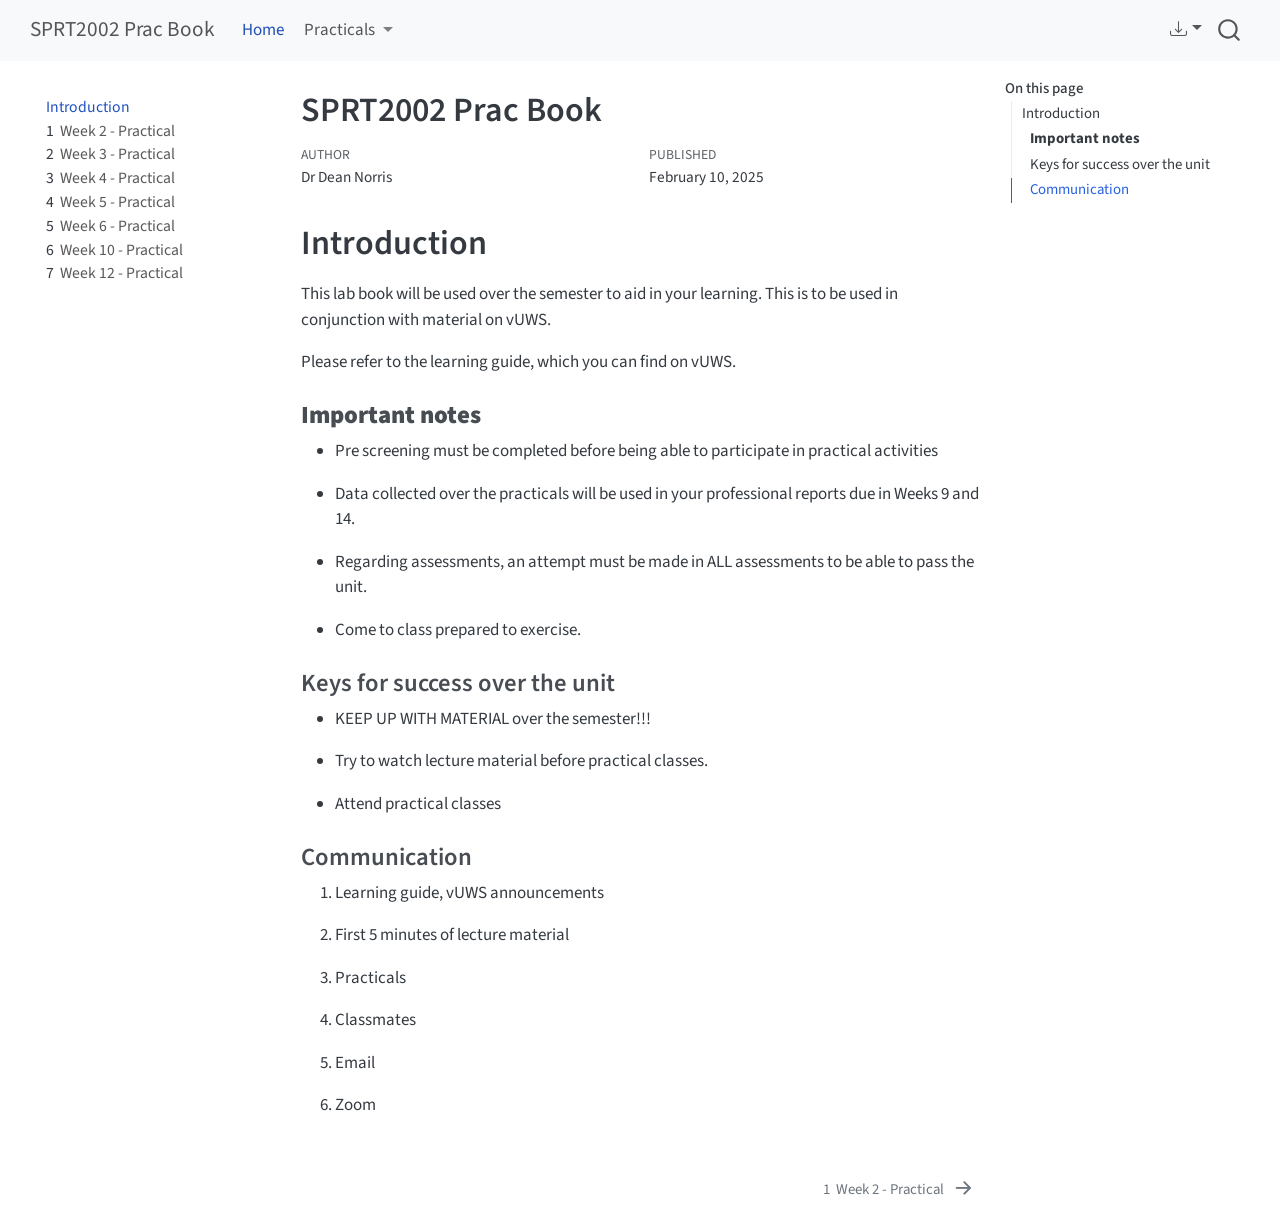
==== index.html @ a24617d0 "chkup" ====
<!DOCTYPE html>
<html xmlns="http://www.w3.org/1999/xhtml" lang="en" xml:lang="en"><head>

<meta charset="utf-8">
<meta name="generator" content="quarto-1.7.32">

<meta name="viewport" content="width=device-width, initial-scale=1.0, user-scalable=yes">

<meta name="author" content="Dr Dean Norris">
<meta name="dcterms.date" content="2025-02-10">

<title>SPRT2002 Prac Book</title>
<style>
code{white-space: pre-wrap;}
span.smallcaps{font-variant: small-caps;}
div.columns{display: flex; gap: min(4vw, 1.5em);}
div.column{flex: auto; overflow-x: auto;}
div.hanging-indent{margin-left: 1.5em; text-indent: -1.5em;}
ul.task-list{list-style: none;}
ul.task-list li input[type="checkbox"] {
  width: 0.8em;
  margin: 0 0.8em 0.2em -1em; /* quarto-specific, see https://github.com/quarto-dev/quarto-cli/issues/4556 */ 
  vertical-align: middle;
}
</style>


<script src="site_libs/quarto-nav/quarto-nav.js"></script>
<script src="site_libs/quarto-nav/headroom.min.js"></script>
<script src="site_libs/clipboard/clipboard.min.js"></script>
<script src="site_libs/quarto-search/autocomplete.umd.js"></script>
<script src="site_libs/quarto-search/fuse.min.js"></script>
<script src="site_libs/quarto-search/quarto-search.js"></script>
<meta name="quarto:offset" content="./">
<link href="./Practical1.html" rel="next">
<script src="site_libs/quarto-html/quarto.js" type="module"></script>
<script src="site_libs/quarto-html/tabsets/tabsets.js" type="module"></script>
<script src="site_libs/quarto-html/popper.min.js"></script>
<script src="site_libs/quarto-html/tippy.umd.min.js"></script>
<script src="site_libs/quarto-html/anchor.min.js"></script>
<link href="site_libs/quarto-html/tippy.css" rel="stylesheet">
<link href="site_libs/quarto-html/quarto-syntax-highlighting-37eea08aefeeee20ff55810ff984fec1.css" rel="stylesheet" id="quarto-text-highlighting-styles">
<script src="site_libs/bootstrap/bootstrap.min.js"></script>
<link href="site_libs/bootstrap/bootstrap-icons.css" rel="stylesheet">
<link href="site_libs/bootstrap/bootstrap-364982630eef5352dd1537128a8ed5cb.min.css" rel="stylesheet" append-hash="true" id="quarto-bootstrap" data-mode="light">
<script id="quarto-search-options" type="application/json">{
  "location": "navbar",
  "copy-button": false,
  "collapse-after": 3,
  "panel-placement": "end",
  "type": "overlay",
  "limit": 50,
  "keyboard-shortcut": [
    "f",
    "/",
    "s"
  ],
  "show-item-context": false,
  "language": {
    "search-no-results-text": "No results",
    "search-matching-documents-text": "matching documents",
    "search-copy-link-title": "Copy link to search",
    "search-hide-matches-text": "Hide additional matches",
    "search-more-match-text": "more match in this document",
    "search-more-matches-text": "more matches in this document",
    "search-clear-button-title": "Clear",
    "search-text-placeholder": "",
    "search-detached-cancel-button-title": "Cancel",
    "search-submit-button-title": "Submit",
    "search-label": "Search"
  }
}</script>


<link rel="stylesheet" href="include/webex.css">
<link rel="stylesheet" href="custom.css">
</head>

<body class="nav-sidebar floating nav-fixed quarto-light">

<div id="quarto-search-results"></div>
  <header id="quarto-header" class="headroom fixed-top">
    <nav class="navbar navbar-expand-lg " data-bs-theme="dark">
      <div class="navbar-container container-fluid">
      <div class="navbar-brand-container mx-auto">
    <a class="navbar-brand" href="./index.html">
    <span class="navbar-title">SPRT2002 Prac Book</span>
    </a>
  </div>
            <div id="quarto-search" class="" title="Search"></div>
          <button class="navbar-toggler" type="button" data-bs-toggle="collapse" data-bs-target="#navbarCollapse" aria-controls="navbarCollapse" role="menu" aria-expanded="false" aria-label="Toggle navigation" onclick="if (window.quartoToggleHeadroom) { window.quartoToggleHeadroom(); }">
  <span class="navbar-toggler-icon"></span>
</button>
          <div class="collapse navbar-collapse" id="navbarCollapse">
            <ul class="navbar-nav navbar-nav-scroll me-auto">
  <li class="nav-item">
    <a class="nav-link active" href="./index.html" aria-current="page"> 
<span class="menu-text">Home</span></a>
  </li>  
  <li class="nav-item dropdown ">
    <a class="nav-link dropdown-toggle" href="#" id="nav-menu-practicals" role="link" data-bs-toggle="dropdown" aria-expanded="false">
 <span class="menu-text">Practicals</span>
    </a>
    <ul class="dropdown-menu" aria-labelledby="nav-menu-practicals">    
        <li>
    <a class="dropdown-item" href="./Practical1.html">
 <span class="dropdown-text">Practical 1</span></a>
  </li>  
        <li>
    <a class="dropdown-item" href="./Practical2.html">
 <span class="dropdown-text">Practical 2</span></a>
  </li>  
        <li>
    <a class="dropdown-item" href="./Practical3.html">
 <span class="dropdown-text">Practical 3</span></a>
  </li>  
        <li>
    <a class="dropdown-item" href="./Practical4.html">
 <span class="dropdown-text">Practical 4</span></a>
  </li>  
        <li>
    <a class="dropdown-item" href="./Practical5.html">
 <span class="dropdown-text">Practical 5</span></a>
  </li>  
        <li>
    <a class="dropdown-item" href="./Practical6.html">
 <span class="dropdown-text">Practical 6</span></a>
  </li>  
        <li>
    <a class="dropdown-item" href="./Practical7.html">
 <span class="dropdown-text">Practical 7</span></a>
  </li>  
    </ul>
  </li>
</ul>
          </div> <!-- /navcollapse -->
            <div class="quarto-navbar-tools">
    <div class="dropdown">
      <a href="" title="Download" id="quarto-navigation-tool-dropdown-0" class="quarto-navigation-tool dropdown-toggle px-1" data-bs-toggle="dropdown" aria-expanded="false" role="link" aria-label="Download"><i class="bi bi-download"></i></a>
      <ul class="dropdown-menu" aria-labelledby="quarto-navigation-tool-dropdown-0">
          <li>
            <a class="dropdown-item quarto-navbar-tools-item" href="./SPRT2002-Prac-Book.pdf">
              <i class="bi bi-file-pdf pe-1"></i>
            Download PDF
            </a>
          </li>
          <li>
            <a class="dropdown-item quarto-navbar-tools-item" href="./SPRT2002-Prac-Book.epub">
              <i class="bi bi-journal pe-1"></i>
            Download ePub
            </a>
          </li>
      </ul>
    </div>
</div>
      </div> <!-- /container-fluid -->
    </nav>
  <nav class="quarto-secondary-nav">
    <div class="container-fluid d-flex">
      <button type="button" class="quarto-btn-toggle btn" data-bs-toggle="collapse" role="button" data-bs-target=".quarto-sidebar-collapse-item" aria-controls="quarto-sidebar" aria-expanded="false" aria-label="Toggle sidebar navigation" onclick="if (window.quartoToggleHeadroom) { window.quartoToggleHeadroom(); }">
        <i class="bi bi-layout-text-sidebar-reverse"></i>
      </button>
        <nav class="quarto-page-breadcrumbs" aria-label="breadcrumb"><ol class="breadcrumb"><li class="breadcrumb-item"><a href="./index.html">Introduction</a></li></ol></nav>
        <a class="flex-grow-1" role="navigation" data-bs-toggle="collapse" data-bs-target=".quarto-sidebar-collapse-item" aria-controls="quarto-sidebar" aria-expanded="false" aria-label="Toggle sidebar navigation" onclick="if (window.quartoToggleHeadroom) { window.quartoToggleHeadroom(); }">      
        </a>
    </div>
  </nav>
</header>
<!-- content -->
<div id="quarto-content" class="quarto-container page-columns page-rows-contents page-layout-article page-navbar">
<!-- sidebar -->
  <nav id="quarto-sidebar" class="sidebar collapse collapse-horizontal quarto-sidebar-collapse-item sidebar-navigation floating overflow-auto">
    <div class="sidebar-menu-container"> 
    <ul class="list-unstyled mt-1">
        <li class="sidebar-item">
  <div class="sidebar-item-container"> 
  <a href="./index.html" class="sidebar-item-text sidebar-link active">
 <span class="menu-text">Introduction</span></a>
  </div>
</li>
        <li class="sidebar-item">
  <div class="sidebar-item-container"> 
  <a href="./Practical1.html" class="sidebar-item-text sidebar-link">
 <span class="menu-text"><span class="chapter-number">1</span>&nbsp; <span class="chapter-title">Week 2 - Practical</span></span></a>
  </div>
</li>
        <li class="sidebar-item">
  <div class="sidebar-item-container"> 
  <a href="./Practical2.html" class="sidebar-item-text sidebar-link">
 <span class="menu-text"><span class="chapter-number">2</span>&nbsp; <span class="chapter-title">Week 3 - Practical</span></span></a>
  </div>
</li>
        <li class="sidebar-item">
  <div class="sidebar-item-container"> 
  <a href="./Practical3.html" class="sidebar-item-text sidebar-link">
 <span class="menu-text"><span class="chapter-number">3</span>&nbsp; <span class="chapter-title">Week 4 - Practical</span></span></a>
  </div>
</li>
        <li class="sidebar-item">
  <div class="sidebar-item-container"> 
  <a href="./Practical4.html" class="sidebar-item-text sidebar-link">
 <span class="menu-text"><span class="chapter-number">4</span>&nbsp; <span class="chapter-title">Week 5 - Practical</span></span></a>
  </div>
</li>
        <li class="sidebar-item">
  <div class="sidebar-item-container"> 
  <a href="./Practical5.html" class="sidebar-item-text sidebar-link">
 <span class="menu-text"><span class="chapter-number">5</span>&nbsp; <span class="chapter-title">Week 6 - Practical</span></span></a>
  </div>
</li>
        <li class="sidebar-item">
  <div class="sidebar-item-container"> 
  <a href="./Practical6.html" class="sidebar-item-text sidebar-link">
 <span class="menu-text"><span class="chapter-number">6</span>&nbsp; <span class="chapter-title">Week 10 - Practical</span></span></a>
  </div>
</li>
        <li class="sidebar-item">
  <div class="sidebar-item-container"> 
  <a href="./Practical7.html" class="sidebar-item-text sidebar-link">
 <span class="menu-text"><span class="chapter-number">7</span>&nbsp; <span class="chapter-title">Week 12 - Practical</span></span></a>
  </div>
</li>
    </ul>
    </div>
</nav>
<div id="quarto-sidebar-glass" class="quarto-sidebar-collapse-item" data-bs-toggle="collapse" data-bs-target=".quarto-sidebar-collapse-item"></div>
<!-- margin-sidebar -->
    <div id="quarto-margin-sidebar" class="sidebar margin-sidebar">
        <nav id="TOC" role="doc-toc" class="toc-active">
    <h2 id="toc-title">On this page</h2>
   
  <ul>
  <li><a href="#introduction" id="toc-introduction" class="nav-link active" data-scroll-target="#introduction">Introduction</a>
  <ul class="collapse">
  <li><a href="#important-notes" id="toc-important-notes" class="nav-link" data-scroll-target="#important-notes"><strong>Important notes</strong></a></li>
  <li><a href="#keys-for-success-over-the-unit" id="toc-keys-for-success-over-the-unit" class="nav-link" data-scroll-target="#keys-for-success-over-the-unit">Keys for success over the unit</a></li>
  <li><a href="#communication" id="toc-communication" class="nav-link" data-scroll-target="#communication">Communication</a></li>
  </ul></li>
  </ul>
</nav>
    </div>
<!-- main -->
<main class="content" id="quarto-document-content">

<header id="title-block-header" class="quarto-title-block default">
<div class="quarto-title">
<h1 class="title">SPRT2002 Prac Book</h1>
</div>



<div class="quarto-title-meta">

    <div>
    <div class="quarto-title-meta-heading">Author</div>
    <div class="quarto-title-meta-contents">
             <p>Dr Dean Norris </p>
          </div>
  </div>
    
    <div>
    <div class="quarto-title-meta-heading">Published</div>
    <div class="quarto-title-meta-contents">
      <p class="date">February 10, 2025</p>
    </div>
  </div>
  
    
  </div>
  


</header>


<section id="introduction" class="level1 unnumbered">
<h1 class="unnumbered">Introduction</h1>
<p>This lab book will be used over the semester to aid in your learning. This is to be used in conjunction with material on vUWS.</p>
<p>Please refer to the learning guide, which you can find on vUWS.</p>
<section id="important-notes" class="level3">
<h3 class="anchored" data-anchor-id="important-notes"><strong>Important notes</strong></h3>
<ul>
<li><p>Pre screening must be completed before being able to participate in practical activities</p></li>
<li><p>Data collected over the practicals will be used in your professional reports due in Weeks 9 and 14.</p></li>
<li><p>Regarding assessments, an attempt must be made in ALL assessments to be able to pass the unit.</p></li>
<li><p>Come to class prepared to exercise.</p></li>
</ul>
</section>
<section id="keys-for-success-over-the-unit" class="level3">
<h3 class="anchored" data-anchor-id="keys-for-success-over-the-unit">Keys for success over the unit</h3>
<ul>
<li><p>KEEP UP WITH MATERIAL over the semester!!!</p></li>
<li><p>Try to watch lecture material before practical classes.</p></li>
<li><p>Attend practical classes</p></li>
</ul>
</section>
<section id="communication" class="level3">
<h3 class="anchored" data-anchor-id="communication">Communication</h3>
<ol type="1">
<li><p>Learning guide, vUWS announcements</p></li>
<li><p>First 5 minutes of lecture material</p></li>
<li><p>Practicals</p></li>
<li><p>Classmates</p></li>
<li><p>Email</p></li>
<li><p>Zoom</p></li>
</ol>


</section>
</section>

</main> <!-- /main -->
<script src="https://ajax.googleapis.com/ajax/libs/jquery/3.6.1/jquery.min.js"></script>

<script>

/* update total correct if #webex-total_correct exists */
update_total_correct = function() {
  console.log("webex: update total_correct");

  var t = document.getElementsByClassName("webex-total_correct");
  for (var i = 0; i < t.length; i++) {
    p = t[i].parentElement;
    var correct = p.getElementsByClassName("webex-correct").length;
    var solvemes = p.getElementsByClassName("webex-solveme").length;
    var radiogroups = p.getElementsByClassName("webex-radiogroup").length;
    var selects = p.getElementsByClassName("webex-select").length;

    t[i].innerHTML = correct + " of " + (solvemes + radiogroups + selects) + " correct";
  }
}

/* webex-solution button toggling function */
b_func = function() {
  console.log("webex: toggle hide");

  var cl = this.parentElement.classList;
  if (cl.contains('open')) {
    cl.remove("open");
  } else {
    cl.add("open");
  }
}

/* check answers */
check_func = function() {
  console.log("webex: check answers");

  var cl = this.parentElement.classList;
  if (cl.contains('unchecked')) {
    cl.remove("unchecked");
    this.innerHTML = "Hide Answers";
  } else {
    cl.add("unchecked");
    this.innerHTML = "Show Answers";
  }
}

/* function for checking solveme answers */
solveme_func = function(e) {
  console.log("webex: check solveme");

  var real_answers = JSON.parse(this.dataset.answer);
  var my_answer = this.value;
  var cl = this.classList;
  if (cl.contains("ignorecase")) {
    my_answer = my_answer.toLowerCase();
  }
  if (cl.contains("nospaces")) {
    my_answer = my_answer.replace(/ /g, "")
  }

  if (my_answer == "") {
    cl.remove("webex-correct");
    cl.remove("webex-incorrect");
  } else if (real_answers.includes(my_answer)) {
    cl.add("webex-correct");
    cl.remove("webex-incorrect");
  } else {
    cl.add("webex-incorrect");
    cl.remove("webex-correct");
  }

  // match numeric answers within a specified tolerance
  if(this.dataset.tol > 0){
    var tol = JSON.parse(this.dataset.tol);
    var matches = real_answers.map(x => Math.abs(x - my_answer) < tol)
    if (matches.reduce((a, b) => a + b, 0) > 0) {
      cl.add("webex-correct");
    } else {
      cl.remove("webex-correct");
    }
  }

  // added regex bit
  if (cl.contains("regex")){
    answer_regex = RegExp(real_answers.join("|"))
    if (answer_regex.test(my_answer)) {
      cl.add("webex-correct");
    }
  }

  update_total_correct();
}

/* function for checking select answers */
select_func = function(e) {
  console.log("webex: check select");

  var cl = this.classList

  /* add style */
  cl.remove("webex-incorrect");
  cl.remove("webex-correct");
  if (this.value == "answer") {
    cl.add("webex-correct");
  } else if (this.value != "blank") {
    cl.add("webex-incorrect");
  }

  update_total_correct();
}

/* function for checking radiogroups answers */
radiogroups_func = function(e) {
  console.log("webex: check radiogroups");

  var checked_button = document.querySelector('input[name=' + this.id + ']:checked');
  var cl = checked_button.parentElement.classList;
  var labels = checked_button.parentElement.parentElement.children;

  /* get rid of styles */
  for (i = 0; i < labels.length; i++) {
    labels[i].classList.remove("webex-incorrect");
    labels[i].classList.remove("webex-correct");
  }

  /* add style */
  if (checked_button.value == "answer") {
    cl.add("webex-correct");
  } else {
    cl.add("webex-incorrect");
  }

  update_total_correct();
}

window.onload = function() {
  console.log("webex onload");
  /* set up solution buttons */
  var buttons = document.getElementsByTagName("button");

  for (var i = 0; i < buttons.length; i++) {
    if (buttons[i].parentElement.classList.contains('webex-solution')) {
      buttons[i].onclick = b_func;
    }
  }

  var check_sections = document.getElementsByClassName("webex-check");
  console.log("check:", check_sections.length);
  for (var i = 0; i < check_sections.length; i++) {
    check_sections[i].classList.add("unchecked");

    let btn = document.createElement("button");
    btn.innerHTML = "Show Answers";
    btn.classList.add("webex-check-button");
    btn.onclick = check_func;
    check_sections[i].appendChild(btn);

    let spn = document.createElement("span");
    spn.classList.add("webex-total_correct");
    check_sections[i].appendChild(spn);
  }

  /* set up webex-solveme inputs */
  var solveme = document.getElementsByClassName("webex-solveme");

  for (var i = 0; i < solveme.length; i++) {
    /* make sure input boxes don't auto-anything */
    solveme[i].setAttribute("autocomplete","off");
    solveme[i].setAttribute("autocorrect", "off");
    solveme[i].setAttribute("autocapitalize", "off");
    solveme[i].setAttribute("spellcheck", "false");
    solveme[i].value = "";

    /* adjust answer for ignorecase or nospaces */
    var cl = solveme[i].classList;
    var real_answer = solveme[i].dataset.answer;
    if (cl.contains("ignorecase")) {
      real_answer = real_answer.toLowerCase();
    }
    if (cl.contains("nospaces")) {
      real_answer = real_answer.replace(/ /g, "");
    }
    solveme[i].dataset.answer = real_answer;

    /* attach checking function */
    solveme[i].onkeyup = solveme_func;
    solveme[i].onchange = solveme_func;

    $(solveme[i]).after(" <span class='webex-icon'></span>");
  }

  /* set up radiogroups */
  var radiogroups = document.getElementsByClassName("webex-radiogroup");
  for (var i = 0; i < radiogroups.length; i++) {
    radiogroups[i].onchange = radiogroups_func;
  }

  /* set up selects */
  var selects = document.getElementsByClassName("webex-select");
  for (var i = 0; i < selects.length; i++) {
    selects[i].onchange = select_func;
    $(selects[i]).after(" <span class='webex-icon'></span>");
  }

  update_total_correct();
}

</script>
<script id="quarto-html-after-body" type="application/javascript">
  window.document.addEventListener("DOMContentLoaded", function (event) {
    const icon = "";
    const anchorJS = new window.AnchorJS();
    anchorJS.options = {
      placement: 'right',
      icon: icon
    };
    anchorJS.add('.anchored');
    const isCodeAnnotation = (el) => {
      for (const clz of el.classList) {
        if (clz.startsWith('code-annotation-')) {                     
          return true;
        }
      }
      return false;
    }
    const onCopySuccess = function(e) {
      // button target
      const button = e.trigger;
      // don't keep focus
      button.blur();
      // flash "checked"
      button.classList.add('code-copy-button-checked');
      var currentTitle = button.getAttribute("title");
      button.setAttribute("title", "Copied!");
      let tooltip;
      if (window.bootstrap) {
        button.setAttribute("data-bs-toggle", "tooltip");
        button.setAttribute("data-bs-placement", "left");
        button.setAttribute("data-bs-title", "Copied!");
        tooltip = new bootstrap.Tooltip(button, 
          { trigger: "manual", 
            customClass: "code-copy-button-tooltip",
            offset: [0, -8]});
        tooltip.show();    
      }
      setTimeout(function() {
        if (tooltip) {
          tooltip.hide();
          button.removeAttribute("data-bs-title");
          button.removeAttribute("data-bs-toggle");
          button.removeAttribute("data-bs-placement");
        }
        button.setAttribute("title", currentTitle);
        button.classList.remove('code-copy-button-checked');
      }, 1000);
      // clear code selection
      e.clearSelection();
    }
    const getTextToCopy = function(trigger) {
        const codeEl = trigger.previousElementSibling.cloneNode(true);
        for (const childEl of codeEl.children) {
          if (isCodeAnnotation(childEl)) {
            childEl.remove();
          }
        }
        return codeEl.innerText;
    }
    const clipboard = new window.ClipboardJS('.code-copy-button:not([data-in-quarto-modal])', {
      text: getTextToCopy
    });
    clipboard.on('success', onCopySuccess);
    if (window.document.getElementById('quarto-embedded-source-code-modal')) {
      const clipboardModal = new window.ClipboardJS('.code-copy-button[data-in-quarto-modal]', {
        text: getTextToCopy,
        container: window.document.getElementById('quarto-embedded-source-code-modal')
      });
      clipboardModal.on('success', onCopySuccess);
    }
      var localhostRegex = new RegExp(/^(?:http|https):\/\/localhost\:?[0-9]*\//);
      var mailtoRegex = new RegExp(/^mailto:/);
        var filterRegex = new RegExp('/' + window.location.host + '/');
      var isInternal = (href) => {
          return filterRegex.test(href) || localhostRegex.test(href) || mailtoRegex.test(href);
      }
      // Inspect non-navigation links and adorn them if external
     var links = window.document.querySelectorAll('a[href]:not(.nav-link):not(.navbar-brand):not(.toc-action):not(.sidebar-link):not(.sidebar-item-toggle):not(.pagination-link):not(.no-external):not([aria-hidden]):not(.dropdown-item):not(.quarto-navigation-tool):not(.about-link)');
      for (var i=0; i<links.length; i++) {
        const link = links[i];
        if (!isInternal(link.href)) {
          // undo the damage that might have been done by quarto-nav.js in the case of
          // links that we want to consider external
          if (link.dataset.originalHref !== undefined) {
            link.href = link.dataset.originalHref;
          }
        }
      }
    function tippyHover(el, contentFn, onTriggerFn, onUntriggerFn) {
      const config = {
        allowHTML: true,
        maxWidth: 500,
        delay: 100,
        arrow: false,
        appendTo: function(el) {
            return el.parentElement;
        },
        interactive: true,
        interactiveBorder: 10,
        theme: 'quarto',
        placement: 'bottom-start',
      };
      if (contentFn) {
        config.content = contentFn;
      }
      if (onTriggerFn) {
        config.onTrigger = onTriggerFn;
      }
      if (onUntriggerFn) {
        config.onUntrigger = onUntriggerFn;
      }
      window.tippy(el, config); 
    }
    const noterefs = window.document.querySelectorAll('a[role="doc-noteref"]');
    for (var i=0; i<noterefs.length; i++) {
      const ref = noterefs[i];
      tippyHover(ref, function() {
        // use id or data attribute instead here
        let href = ref.getAttribute('data-footnote-href') || ref.getAttribute('href');
        try { href = new URL(href).hash; } catch {}
        const id = href.replace(/^#\/?/, "");
        const note = window.document.getElementById(id);
        if (note) {
          return note.innerHTML;
        } else {
          return "";
        }
      });
    }
    const xrefs = window.document.querySelectorAll('a.quarto-xref');
    const processXRef = (id, note) => {
      // Strip column container classes
      const stripColumnClz = (el) => {
        el.classList.remove("page-full", "page-columns");
        if (el.children) {
          for (const child of el.children) {
            stripColumnClz(child);
          }
        }
      }
      stripColumnClz(note)
      if (id === null || id.startsWith('sec-')) {
        // Special case sections, only their first couple elements
        const container = document.createElement("div");
        if (note.children && note.children.length > 2) {
          container.appendChild(note.children[0].cloneNode(true));
          for (let i = 1; i < note.children.length; i++) {
            const child = note.children[i];
            if (child.tagName === "P" && child.innerText === "") {
              continue;
            } else {
              container.appendChild(child.cloneNode(true));
              break;
            }
          }
          if (window.Quarto?.typesetMath) {
            window.Quarto.typesetMath(container);
          }
          return container.innerHTML
        } else {
          if (window.Quarto?.typesetMath) {
            window.Quarto.typesetMath(note);
          }
          return note.innerHTML;
        }
      } else {
        // Remove any anchor links if they are present
        const anchorLink = note.querySelector('a.anchorjs-link');
        if (anchorLink) {
          anchorLink.remove();
        }
        if (window.Quarto?.typesetMath) {
          window.Quarto.typesetMath(note);
        }
        if (note.classList.contains("callout")) {
          return note.outerHTML;
        } else {
          return note.innerHTML;
        }
      }
    }
    for (var i=0; i<xrefs.length; i++) {
      const xref = xrefs[i];
      tippyHover(xref, undefined, function(instance) {
        instance.disable();
        let url = xref.getAttribute('href');
        let hash = undefined; 
        if (url.startsWith('#')) {
          hash = url;
        } else {
          try { hash = new URL(url).hash; } catch {}
        }
        if (hash) {
          const id = hash.replace(/^#\/?/, "");
          const note = window.document.getElementById(id);
          if (note !== null) {
            try {
              const html = processXRef(id, note.cloneNode(true));
              instance.setContent(html);
            } finally {
              instance.enable();
              instance.show();
            }
          } else {
            // See if we can fetch this
            fetch(url.split('#')[0])
            .then(res => res.text())
            .then(html => {
              const parser = new DOMParser();
              const htmlDoc = parser.parseFromString(html, "text/html");
              const note = htmlDoc.getElementById(id);
              if (note !== null) {
                const html = processXRef(id, note);
                instance.setContent(html);
              } 
            }).finally(() => {
              instance.enable();
              instance.show();
            });
          }
        } else {
          // See if we can fetch a full url (with no hash to target)
          // This is a special case and we should probably do some content thinning / targeting
          fetch(url)
          .then(res => res.text())
          .then(html => {
            const parser = new DOMParser();
            const htmlDoc = parser.parseFromString(html, "text/html");
            const note = htmlDoc.querySelector('main.content');
            if (note !== null) {
              // This should only happen for chapter cross references
              // (since there is no id in the URL)
              // remove the first header
              if (note.children.length > 0 && note.children[0].tagName === "HEADER") {
                note.children[0].remove();
              }
              const html = processXRef(null, note);
              instance.setContent(html);
            } 
          }).finally(() => {
            instance.enable();
            instance.show();
          });
        }
      }, function(instance) {
      });
    }
        let selectedAnnoteEl;
        const selectorForAnnotation = ( cell, annotation) => {
          let cellAttr = 'data-code-cell="' + cell + '"';
          let lineAttr = 'data-code-annotation="' +  annotation + '"';
          const selector = 'span[' + cellAttr + '][' + lineAttr + ']';
          return selector;
        }
        const selectCodeLines = (annoteEl) => {
          const doc = window.document;
          const targetCell = annoteEl.getAttribute("data-target-cell");
          const targetAnnotation = annoteEl.getAttribute("data-target-annotation");
          const annoteSpan = window.document.querySelector(selectorForAnnotation(targetCell, targetAnnotation));
          const lines = annoteSpan.getAttribute("data-code-lines").split(",");
          const lineIds = lines.map((line) => {
            return targetCell + "-" + line;
          })
          let top = null;
          let height = null;
          let parent = null;
          if (lineIds.length > 0) {
              //compute the position of the single el (top and bottom and make a div)
              const el = window.document.getElementById(lineIds[0]);
              top = el.offsetTop;
              height = el.offsetHeight;
              parent = el.parentElement.parentElement;
            if (lineIds.length > 1) {
              const lastEl = window.document.getElementById(lineIds[lineIds.length - 1]);
              const bottom = lastEl.offsetTop + lastEl.offsetHeight;
              height = bottom - top;
            }
            if (top !== null && height !== null && parent !== null) {
              // cook up a div (if necessary) and position it 
              let div = window.document.getElementById("code-annotation-line-highlight");
              if (div === null) {
                div = window.document.createElement("div");
                div.setAttribute("id", "code-annotation-line-highlight");
                div.style.position = 'absolute';
                parent.appendChild(div);
              }
              div.style.top = top - 2 + "px";
              div.style.height = height + 4 + "px";
              div.style.left = 0;
              let gutterDiv = window.document.getElementById("code-annotation-line-highlight-gutter");
              if (gutterDiv === null) {
                gutterDiv = window.document.createElement("div");
                gutterDiv.setAttribute("id", "code-annotation-line-highlight-gutter");
                gutterDiv.style.position = 'absolute';
                const codeCell = window.document.getElementById(targetCell);
                const gutter = codeCell.querySelector('.code-annotation-gutter');
                gutter.appendChild(gutterDiv);
              }
              gutterDiv.style.top = top - 2 + "px";
              gutterDiv.style.height = height + 4 + "px";
            }
            selectedAnnoteEl = annoteEl;
          }
        };
        const unselectCodeLines = () => {
          const elementsIds = ["code-annotation-line-highlight", "code-annotation-line-highlight-gutter"];
          elementsIds.forEach((elId) => {
            const div = window.document.getElementById(elId);
            if (div) {
              div.remove();
            }
          });
          selectedAnnoteEl = undefined;
        };
          // Handle positioning of the toggle
      window.addEventListener(
        "resize",
        throttle(() => {
          elRect = undefined;
          if (selectedAnnoteEl) {
            selectCodeLines(selectedAnnoteEl);
          }
        }, 10)
      );
      function throttle(fn, ms) {
      let throttle = false;
      let timer;
        return (...args) => {
          if(!throttle) { // first call gets through
              fn.apply(this, args);
              throttle = true;
          } else { // all the others get throttled
              if(timer) clearTimeout(timer); // cancel #2
              timer = setTimeout(() => {
                fn.apply(this, args);
                timer = throttle = false;
              }, ms);
          }
        };
      }
        // Attach click handler to the DT
        const annoteDls = window.document.querySelectorAll('dt[data-target-cell]');
        for (const annoteDlNode of annoteDls) {
          annoteDlNode.addEventListener('click', (event) => {
            const clickedEl = event.target;
            if (clickedEl !== selectedAnnoteEl) {
              unselectCodeLines();
              const activeEl = window.document.querySelector('dt[data-target-cell].code-annotation-active');
              if (activeEl) {
                activeEl.classList.remove('code-annotation-active');
              }
              selectCodeLines(clickedEl);
              clickedEl.classList.add('code-annotation-active');
            } else {
              // Unselect the line
              unselectCodeLines();
              clickedEl.classList.remove('code-annotation-active');
            }
          });
        }
    const findCites = (el) => {
      const parentEl = el.parentElement;
      if (parentEl) {
        const cites = parentEl.dataset.cites;
        if (cites) {
          return {
            el,
            cites: cites.split(' ')
          };
        } else {
          return findCites(el.parentElement)
        }
      } else {
        return undefined;
      }
    };
    var bibliorefs = window.document.querySelectorAll('a[role="doc-biblioref"]');
    for (var i=0; i<bibliorefs.length; i++) {
      const ref = bibliorefs[i];
      const citeInfo = findCites(ref);
      if (citeInfo) {
        tippyHover(citeInfo.el, function() {
          var popup = window.document.createElement('div');
          citeInfo.cites.forEach(function(cite) {
            var citeDiv = window.document.createElement('div');
            citeDiv.classList.add('hanging-indent');
            citeDiv.classList.add('csl-entry');
            var biblioDiv = window.document.getElementById('ref-' + cite);
            if (biblioDiv) {
              citeDiv.innerHTML = biblioDiv.innerHTML;
            }
            popup.appendChild(citeDiv);
          });
          return popup.innerHTML;
        });
      }
    }
  });
  </script>
<nav class="page-navigation">
  <div class="nav-page nav-page-previous">
  </div>
  <div class="nav-page nav-page-next">
      <a href="./Practical1.html" class="pagination-link" aria-label="Week 2 - Practical">
        <span class="nav-page-text"><span class="chapter-number">1</span>&nbsp; <span class="chapter-title">Week 2 - Practical</span></span> <i class="bi bi-arrow-right-short"></i>
      </a>
  </div>
</nav>
</div> <!-- /content -->




</body></html>
---- site_libs/quarto-html/tippy.css ----
.tippy-box[data-animation=fade][data-state=hidden]{opacity:0}[data-tippy-root]{max-width:calc(100vw - 10px)}.tippy-box{position:relative;background-color:#333;color:#fff;border-radius:4px;font-size:14px;line-height:1.4;white-space:normal;outline:0;transition-property:transform,visibility,opacity}.tippy-box[data-placement^=top]>.tippy-arrow{bottom:0}.tippy-box[data-placement^=top]>.tippy-arrow:before{bottom:-7px;left:0;border-width:8px 8px 0;border-top-color:initial;transform-origin:center top}.tippy-box[data-placement^=bottom]>.tippy-arrow{top:0}.tippy-box[data-placement^=bottom]>.tippy-arrow:before{top:-7px;left:0;border-width:0 8px 8px;border-bottom-color:initial;transform-origin:center bottom}.tippy-box[data-placement^=left]>.tippy-arrow{right:0}.tippy-box[data-placement^=left]>.tippy-arrow:before{border-width:8px 0 8px 8px;border-left-color:initial;right:-7px;transform-origin:center left}.tippy-box[data-placement^=right]>.tippy-arrow{left:0}.tippy-box[data-placement^=right]>.tippy-arrow:before{left:-7px;border-width:8px 8px 8px 0;border-right-color:initial;transform-origin:center right}.tippy-box[data-inertia][data-state=visible]{transition-timing-function:cubic-bezier(.54,1.5,.38,1.11)}.tippy-arrow{width:16px;height:16px;color:#333}.tippy-arrow:before{content:"";position:absolute;border-color:transparent;border-style:solid}.tippy-content{position:relative;padding:5px 9px;z-index:1}
---- site_libs/quarto-html/quarto-syntax-highlighting-37eea08aefeeee20ff55810ff984fec1.css ----
/* quarto syntax highlight colors */
:root {
  --quarto-hl-ot-color: #003B4F;
  --quarto-hl-at-color: #657422;
  --quarto-hl-ss-color: #20794D;
  --quarto-hl-an-color: #5E5E5E;
  --quarto-hl-fu-color: #4758AB;
  --quarto-hl-st-color: #20794D;
  --quarto-hl-cf-color: #003B4F;
  --quarto-hl-op-color: #5E5E5E;
  --quarto-hl-er-color: #AD0000;
  --quarto-hl-bn-color: #AD0000;
  --quarto-hl-al-color: #AD0000;
  --quarto-hl-va-color: #111111;
  --quarto-hl-bu-color: inherit;
  --quarto-hl-ex-color: inherit;
  --quarto-hl-pp-color: #AD0000;
  --quarto-hl-in-color: #5E5E5E;
  --quarto-hl-vs-color: #20794D;
  --quarto-hl-wa-color: #5E5E5E;
  --quarto-hl-do-color: #5E5E5E;
  --quarto-hl-im-color: #00769E;
  --quarto-hl-ch-color: #20794D;
  --quarto-hl-dt-color: #AD0000;
  --quarto-hl-fl-color: #AD0000;
  --quarto-hl-co-color: #5E5E5E;
  --quarto-hl-cv-color: #5E5E5E;
  --quarto-hl-cn-color: #8f5902;
  --quarto-hl-sc-color: #5E5E5E;
  --quarto-hl-dv-color: #AD0000;
  --quarto-hl-kw-color: #003B4F;
}

/* other quarto variables */
:root {
  --quarto-font-monospace: SFMono-Regular, Menlo, Monaco, Consolas, "Liberation Mono", "Courier New", monospace;
}

/* syntax highlight based on Pandoc's rules */
pre > code.sourceCode > span {
  color: #003B4F;
}

code.sourceCode > span {
  color: #003B4F;
}

div.sourceCode,
div.sourceCode pre.sourceCode {
  color: #003B4F;
}

/* Normal */
code span {
  color: #003B4F;
}

/* Alert */
code span.al {
  color: #AD0000;
  font-style: inherit;
}

/* Annotation */
code span.an {
  color: #5E5E5E;
  font-style: inherit;
}

/* Attribute */
code span.at {
  color: #657422;
  font-style: inherit;
}

/* BaseN */
code span.bn {
  color: #AD0000;
  font-style: inherit;
}

/* BuiltIn */
code span.bu {
  font-style: inherit;
}

/* ControlFlow */
code span.cf {
  color: #003B4F;
  font-weight: bold;
  font-style: inherit;
}

/* Char */
code span.ch {
  color: #20794D;
  font-style: inherit;
}

/* Constant */
code span.cn {
  color: #8f5902;
  font-style: inherit;
}

/* Comment */
code span.co {
  color: #5E5E5E;
  font-style: inherit;
}

/* CommentVar */
code span.cv {
  color: #5E5E5E;
  font-style: italic;
}

/* Documentation */
code span.do {
  color: #5E5E5E;
  font-style: italic;
}

/* DataType */
code span.dt {
  color: #AD0000;
  font-style: inherit;
}

/* DecVal */
code span.dv {
  color: #AD0000;
  font-style: inherit;
}

/* Error */
code span.er {
  color: #AD0000;
  font-style: inherit;
}

/* Extension */
code span.ex {
  font-style: inherit;
}

/* Float */
code span.fl {
  color: #AD0000;
  font-style: inherit;
}

/* Function */
code span.fu {
  color: #4758AB;
  font-style: inherit;
}

/* Import */
code span.im {
  color: #00769E;
  font-style: inherit;
}

/* Information */
code span.in {
  color: #5E5E5E;
  font-style: inherit;
}

/* Keyword */
code span.kw {
  color: #003B4F;
  font-weight: bold;
  font-style: inherit;
}

/* Operator */
code span.op {
  color: #5E5E5E;
  font-style: inherit;
}

/* Other */
code span.ot {
  color: #003B4F;
  font-style: inherit;
}

/* Preprocessor */
code span.pp {
  color: #AD0000;
  font-style: inherit;
}

/* SpecialChar */
code span.sc {
  color: #5E5E5E;
  font-style: inherit;
}

/* SpecialString */
code span.ss {
  color: #20794D;
  font-style: inherit;
}

/* String */
code span.st {
  color: #20794D;
  font-style: inherit;
}

/* Variable */
code span.va {
  color: #111111;
  font-style: inherit;
}

/* VerbatimString */
code span.vs {
  color: #20794D;
  font-style: inherit;
}

/* Warning */
code span.wa {
  color: #5E5E5E;
  font-style: italic;
}

.prevent-inlining {
  content: "</";
}

/*# sourceMappingURL=27d3d809615f7771493d095567f04340.css.map */
---- include/webex.css ----
:root {
  --pink: #983E82;   /* hsl(315, 42%, 42%) */
  --orange: #E2A458; /* hsl( 33, 70%, 62%) */
  --yellow: #F5DC70; /* hsl( 49, 87%, 70%) */
  --green: #59935B;  /* hsl(122, 25%, 46%) */
  --blue: #467AAC;   /* hsl(209, 42%, 47%) */
  --purple: #61589C; /* hsl(248, 28%, 48%) */
}

.webex-check {}

.webex-box {
  border: 2px solid darkred;
  padding: 0.5em 0.25em;
  margin: 1em 0;
  border-radius: .25em;
  background-color: rgba(127, 127, 127, 0.05);
}

.webex-total_correct {
  margin-left: 1em;
}

.unchecked .webex-total_correct {
  display: none;
}

.unchecked .webex-incorrect,
.unchecked .webex-correct {
  border: 2px dotted grey !important;
  background-color: white !important;
}

.unchecked .webex-incorrect span::before,
.unchecked .webex-incorrect + .webex-icon::after,
.unchecked .webex-correct span::before,
.unchecked .webex-correct + .webex-icon::after {
  content: "";
}

/* styles for webex-solveme */
.webex-select, input.webex-solveme,
.unchecked .webex-radiogroup label.webex-incorrect,
.unchecked .webex-radiogroup label.webex-correct{
    border: 2px dotted grey;
    background-color: white;
    border-radius: 0.25em;
}

.webex-incorrect,
input.webex-solveme.webex-incorrect,
.webex-radiogroup label.webex-incorrect {
    border: 2px dotted var(--pink);
    background-color: #edaddd;
    color: black;
    border-radius: 0.25em;
}
.webex-correct,
input.webex-solveme.webex-correct,
.webex-radiogroup label.webex-correct {
    border: 2px solid var(--green);
    background-color: #c0edc2;
    color: black;
    border-radius: 0.25em;
}

.webex-incorrect span::before,
.webex-incorrect + .webex-icon::after {
  content: "\274C  ";
}

.webex-correct span::before,
.webex-correct + .webex-icon::after {
  content: "\2705  ";
}


/* styles for hidden solutions */
.webex-solution {
    height: 2.5em;
    overflow-y: hidden;
    padding: 0.5em;
    margin-bottom: 10px;
}
.webex-solution.open {
    height: auto;
    border: 2px solid var(--blue);
    border-radius: 5px;
}
.webex-solution button, .webex-check-button {
    height: 2em;
    margin-bottom: 0.5em;
    border-radius: 0.5em;
    background-color: var(--blue);
    color: white;
    padding: 0 0.5em;
}
.webex-solution pre.sourceCode {
    border-color: var(--green);
}

.webex-radiogroup label {
  margin-left: 2em;
  text-indent: -1em;
  padding-left: 0.5em;
  font-weight: 400;
  display: block;
  border: 2px solid rgba(255, 255, 255, 0);
  background-color: inherit;
  border-radius: 0.25em;
}

.webex-radiogroup label input {
  position: relative;
  left: -1em;
}

.webex-radiogroup {
  margin-bottom: 1em;
}
---- custom.css ----
/* custom.css */

/* --- Reduce Left Padding/Margin in Sidebar Table of Contents --- */

/* Target the main list container within the sidebar navigation */
/* This often has default left padding we want to reduce */
#quarto-sidebar nav.sidebar-navigation > ul {
  padding-left: 10px; /* Adjust this value - try 5px, 15px, etc. */
}

/* Target individual list items (chapters/sections) */
/* Sometimes padding is applied here instead of/in addition to the UL */
#quarto-sidebar nav.sidebar-navigation .sidebar-item {
 /* If the rule above doesn't work, you might need padding here instead: */
 /* padding-left: 10px; */
 /* Or reset it if the UL padding is enough: */
 padding-left: 0;
 margin-left: 0; /* Also reset margin just in case */
}

/* Target the actual links within the list items */
/* Less common for padding, but possible */
#quarto-sidebar nav.sidebar-navigation .sidebar-link {
  /* padding-left: 5px; */ /* Usually not needed here */
}

/* --- Adjust Indentation for Nested Items --- */

/* Target nested lists (sections within chapters, etc.) */
/* Ensure they still have some indentation relative to their parent */
#quarto-sidebar nav.sidebar-navigation ul ul {
  padding-left: 10px; /* Adjust for desired sub-item indentation */
}

/* You might need to target nested items more specifically */
#quarto-sidebar nav.sidebar-navigation .sidebar-item .sidebar-item {
  /* padding-left: 15px; */ /* Alternative way to target nested items */
}

/* --- Optional: Reduce space around the Search Box if needed --- */
#quarto-sidebar .quarto-sidebar-search {
  /* margin-bottom: 5px; */ /* Reduce space below search */
  /* padding: 5px 10px; */ /* Reduce internal padding of search container */
}

/* --- Optional: Reduce space around Tools if needed --- */
#quarto-sidebar .quarto-sidebar-tools {
   /* padding-top: 5px; */ /* Reduce space above tools */
   /* padding-bottom: 5px; */ /* Reduce space below tools */
}
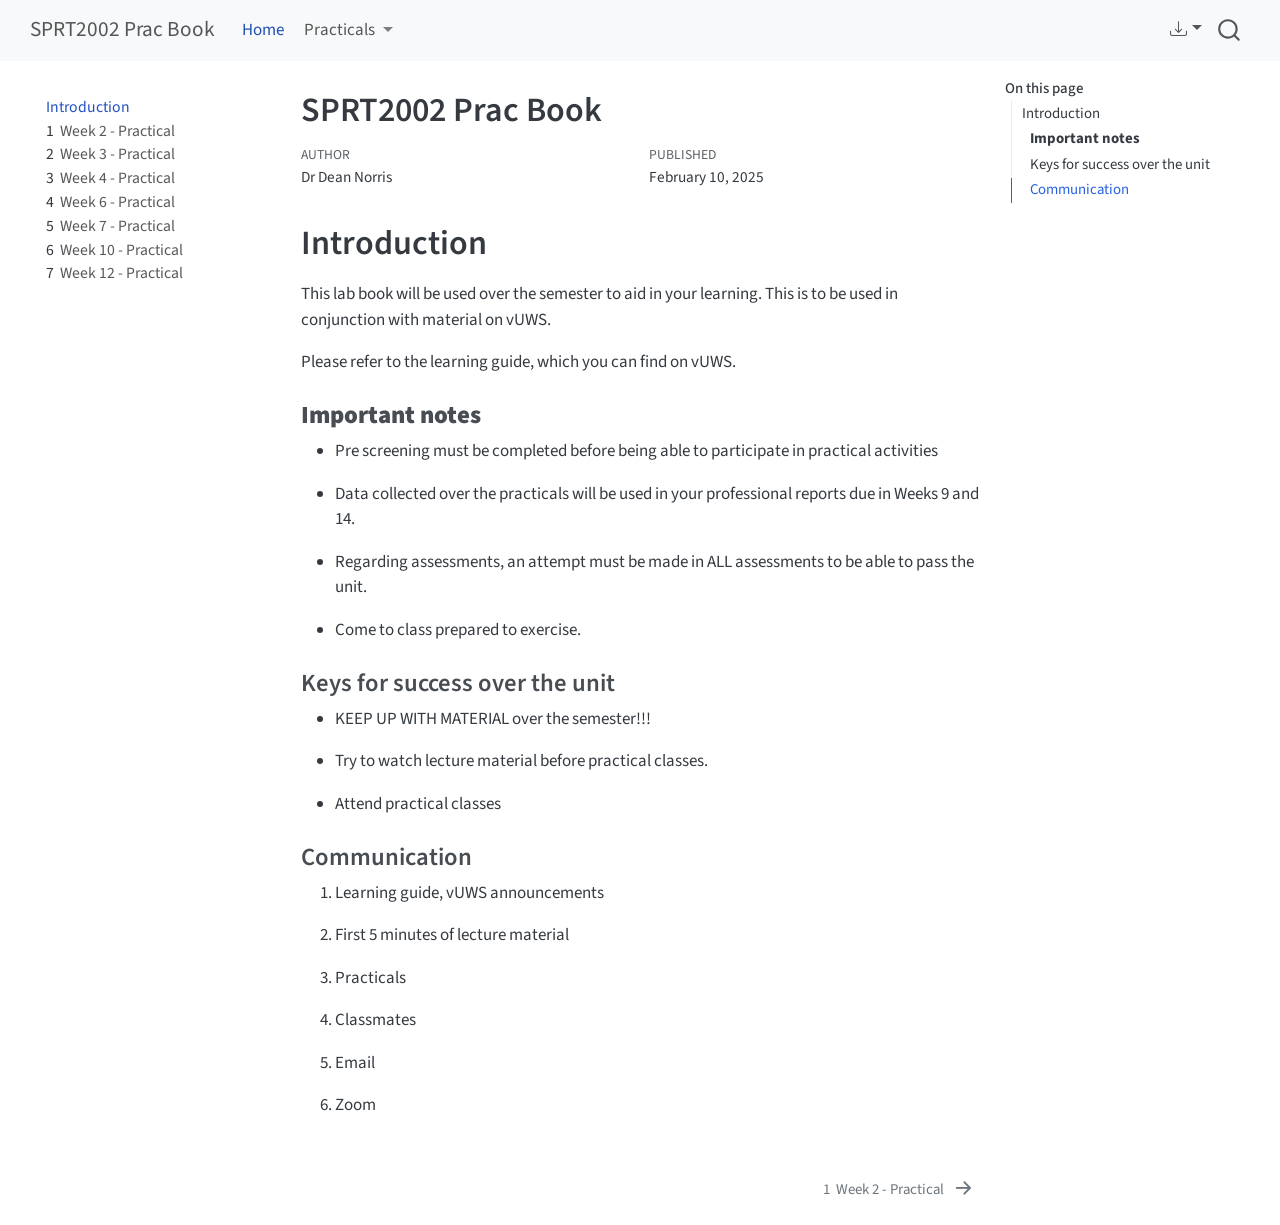
==== commit 5a1d5e33: "smlfix" ====
--- a/index.html
+++ b/index.html
@@ -199,13 +199,13 @@
         <li class="sidebar-item">
   <div class="sidebar-item-container"> 
   <a href="./Practical4.html" class="sidebar-item-text sidebar-link">
- <span class="menu-text"><span class="chapter-number">4</span>&nbsp; <span class="chapter-title">Week 5 - Practical</span></span></a>
+ <span class="menu-text"><span class="chapter-number">4</span>&nbsp; <span class="chapter-title">Week 6 - Practical</span></span></a>
   </div>
 </li>
         <li class="sidebar-item">
   <div class="sidebar-item-container"> 
   <a href="./Practical5.html" class="sidebar-item-text sidebar-link">
- <span class="menu-text"><span class="chapter-number">5</span>&nbsp; <span class="chapter-title">Week 6 - Practical</span></span></a>
+ <span class="menu-text"><span class="chapter-number">5</span>&nbsp; <span class="chapter-title">Week 7 - Practical</span></span></a>
   </div>
 </li>
         <li class="sidebar-item">
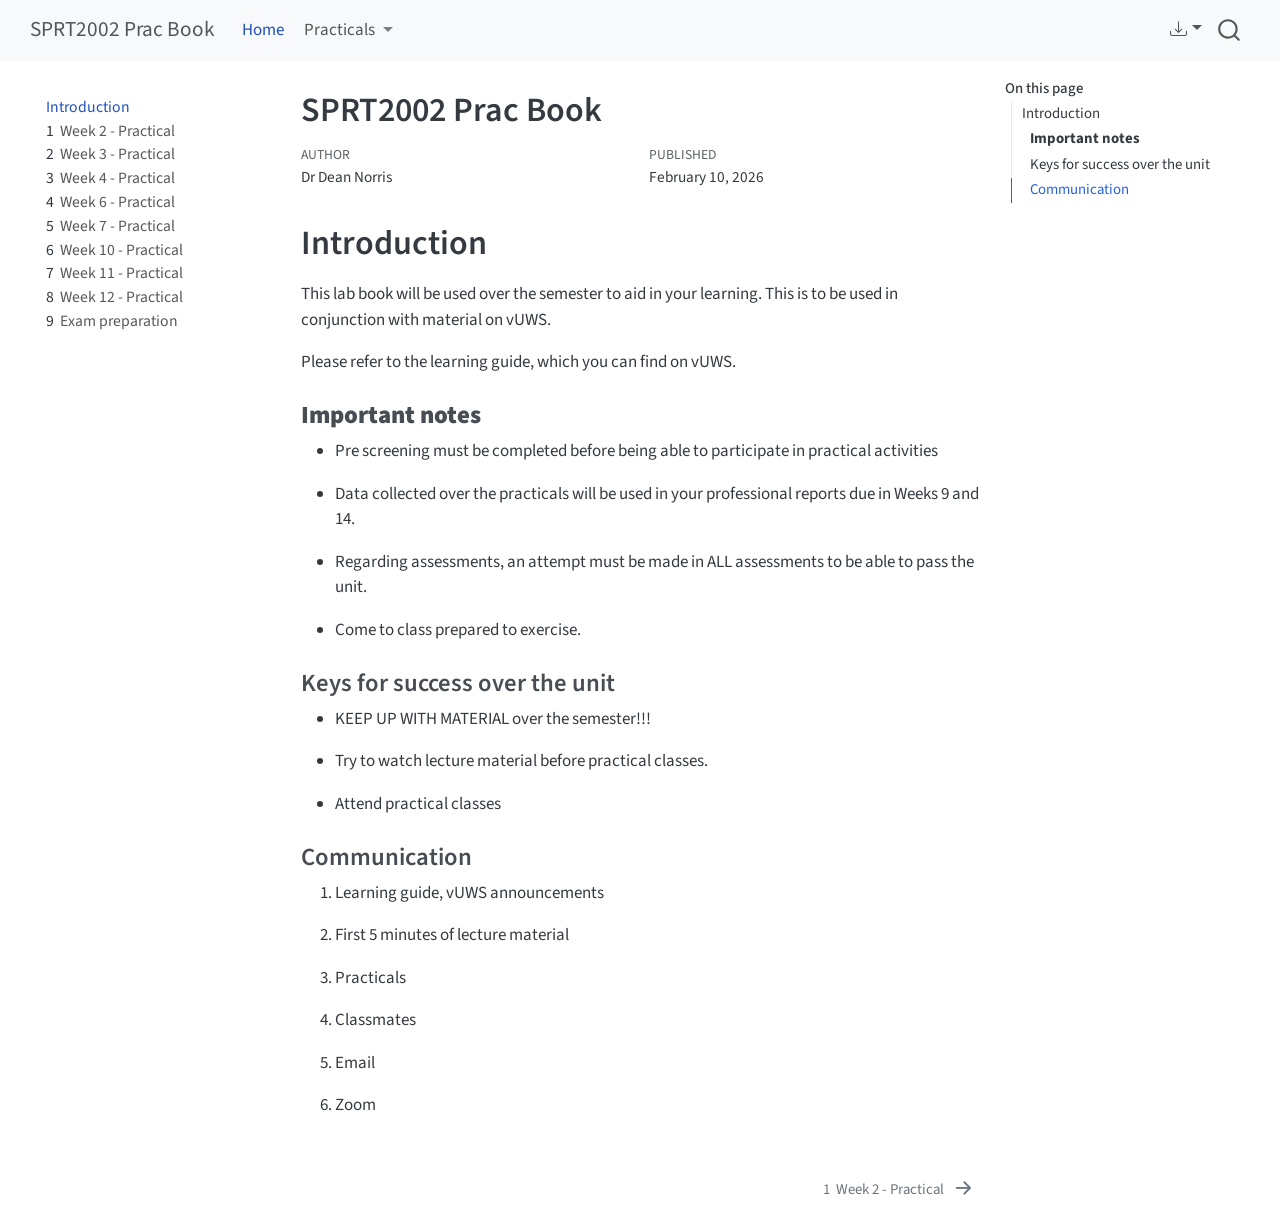
==== commit cb16d5f5: "forgot up upoload" ====
--- a/index.html
+++ b/index.html
@@ -7,7 +7,7 @@
 <meta name="viewport" content="width=device-width, initial-scale=1.0, user-scalable=yes">
 
 <meta name="author" content="Dr Dean Norris">
-<meta name="dcterms.date" content="2025-02-10">
+<meta name="dcterms.date" content="2026-02-10">
 
 <title>SPRT2002 Prac Book</title>
 <style>
@@ -129,6 +129,14 @@
         <li>
     <a class="dropdown-item" href="./Practical7.html">
  <span class="dropdown-text">Practical 7</span></a>
+  </li>  
+        <li>
+    <a class="dropdown-item" href="./Practical8.html">
+ <span class="dropdown-text">Practical 8</span></a>
+  </li>  
+        <li>
+    <a class="dropdown-item" href="./Practical9.html">
+ <span class="dropdown-text">Exam prep</span></a>
   </li>  
     </ul>
   </li>
@@ -217,7 +225,19 @@
         <li class="sidebar-item">
   <div class="sidebar-item-container"> 
   <a href="./Practical7.html" class="sidebar-item-text sidebar-link">
- <span class="menu-text"><span class="chapter-number">7</span>&nbsp; <span class="chapter-title">Week 12 - Practical</span></span></a>
+ <span class="menu-text"><span class="chapter-number">7</span>&nbsp; <span class="chapter-title">Week 11 - Practical</span></span></a>
+  </div>
+</li>
+        <li class="sidebar-item">
+  <div class="sidebar-item-container"> 
+  <a href="./Practical8.html" class="sidebar-item-text sidebar-link">
+ <span class="menu-text"><span class="chapter-number">8</span>&nbsp; <span class="chapter-title">Week 12 - Practical</span></span></a>
+  </div>
+</li>
+        <li class="sidebar-item">
+  <div class="sidebar-item-container"> 
+  <a href="./Practical9.html" class="sidebar-item-text sidebar-link">
+ <span class="menu-text"><span class="chapter-number">9</span>&nbsp; <span class="chapter-title">Exam preparation</span></span></a>
   </div>
 </li>
     </ul>
@@ -261,7 +281,7 @@
     <div>
     <div class="quarto-title-meta-heading">Published</div>
     <div class="quarto-title-meta-contents">
-      <p class="date">February 10, 2025</p>
+      <p class="date">February 10, 2026</p>
     </div>
   </div>
   
